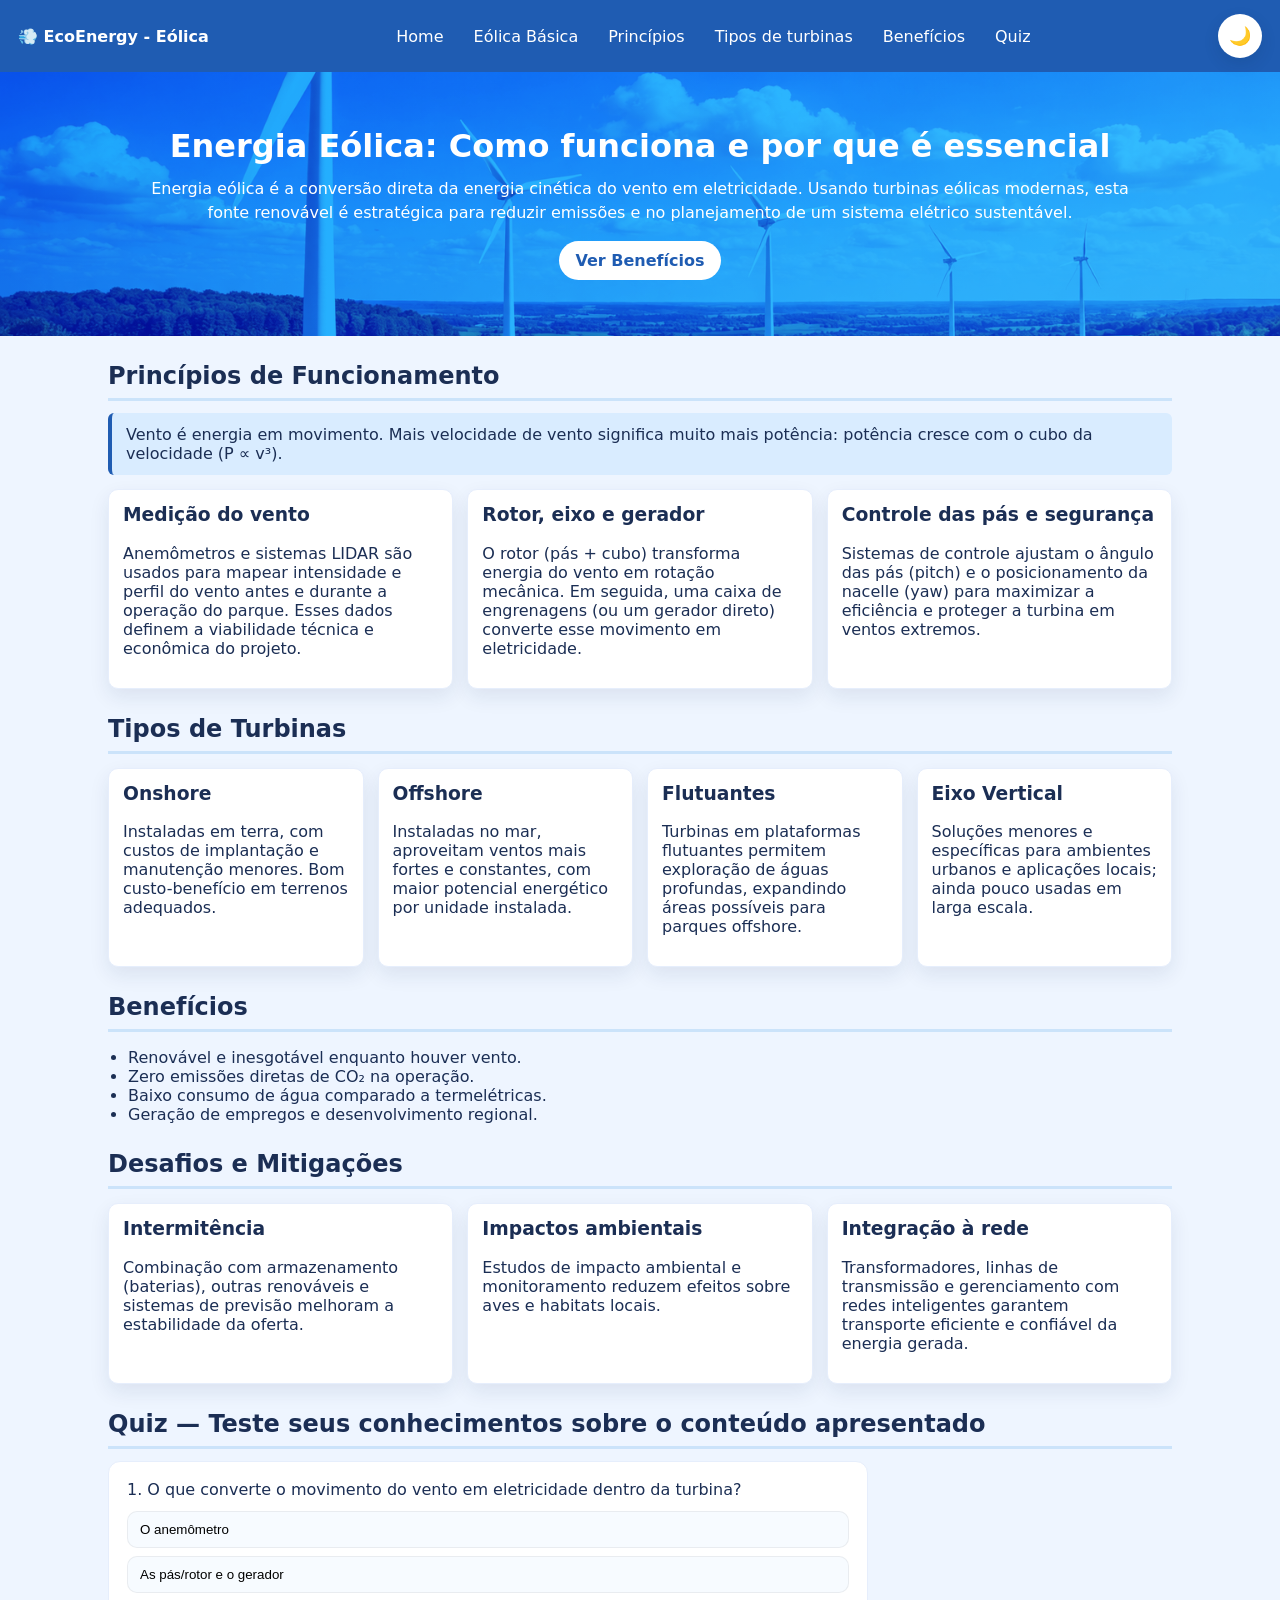
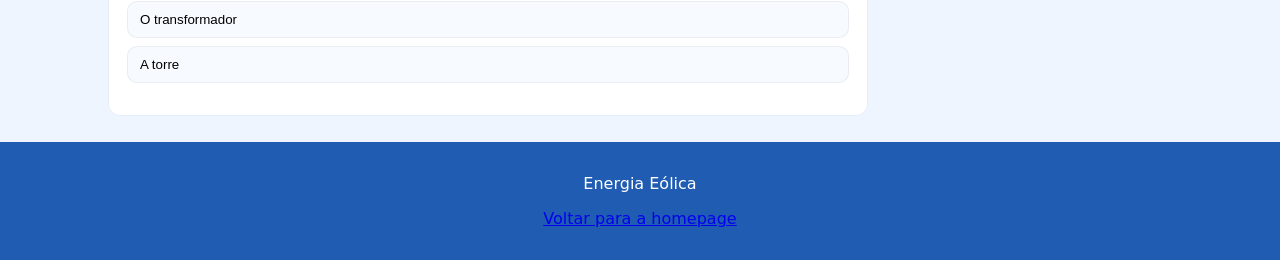
==== index.html @ 77cab32f "Add site files via API" ====
<!DOCTYPE html>
<html lang="pt-br">
    <head>
        <meta charset="UTF-8">
        <meta name="viewport" content="width=device-width, initial-scale=1.0">
        <title>Energia Eólica - Detalhes</title>
        <link rel="stylesheet" href="ee.css">
    </head>
    <body>
        <nav class="site-nav">
            <a class="logo" href="index.html">💨 EcoEnergy - Eólica</a>
            <ul class="nav-list">
                <li><a href="index.html">Home</a></li>
                <li><a href="index.html">Eólica Básica</a></li>
                <li><a href="#principios">Princípios</a></li>
                <li><a href="#tipos">Tipos de turbinas</a></li>
                <li><a href="#beneficios">Benefícios</a></li>
                <li><a href="#quiz">Quiz</a></li>
            </ul>
            <button id="theme-toggle" class="theme-toggle" aria-pressed="false" title="Alternar modo noturno">🌙</button>
        </nav>

        <header class="hero" id="home">
            <div class="hero-inner">
                <h1>Energia Eólica: Como funciona e por que é essencial</h1>
                <p>Energia eólica é a conversão direta da energia cinética do vento em eletricidade. Usando turbinas eólicas modernas, esta fonte renovável é estratégica para reduzir emissões e no planejamento de um sistema elétrico sustentável.</p>
                <a class="btn" href="#beneficios">Ver Benefícios</a>
            </div>
        </header>

        <main>
            <section class="section" id="principios">
                <h2>Princípios de Funcionamento</h2>
                <p class="callout">Vento é energia em movimento. Mais velocidade de vento significa muito mais potência: potência cresce com o cubo da velocidade (P ∝ v³).</p>
                <div class="card-grid">
                    <article class="card">
                        <h3>Medição do vento</h3>
                        <p>Anemômetros e sistemas LIDAR são usados para mapear intensidade e perfil do vento antes e durante a operação do parque. Esses dados definem a viabilidade técnica e econômica do projeto.</p>
                    </article>
                    <article class="card">
                        <h3>Rotor, eixo e gerador</h3>
                        <p>O rotor (pás + cubo) transforma energia do vento em rotação mecânica. Em seguida, uma caixa de engrenagens (ou um gerador direto) converte esse movimento em eletricidade.</p>
                    </article>
                    <article class="card">
                        <h3>Controle das pás e segurança</h3>
                        <p>Sistemas de controle ajustam o ângulo das pás (pitch) e o posicionamento da nacelle (yaw) para maximizar a eficiência e proteger a turbina em ventos extremos.</p>
                    </article>
                </div>
            </section>

            <section class="section" id="tipos">
                <h2>Tipos de Turbinas</h2>
                <div class="card-grid">
                    <article class="card"><h3>Onshore</h3><p>Instaladas em terra, com custos de implantação e manutenção menores. Bom custo-benefício em terrenos adequados.</p></article>
                    <article class="card"><h3>Offshore</h3><p>Instaladas no mar, aproveitam ventos mais fortes e constantes, com maior potencial energético por unidade instalada.</p></article>
                    <article class="card"><h3>Flutuantes</h3><p>Turbinas em plataformas flutuantes permitem exploração de águas profundas, expandindo áreas possíveis para parques offshore.</p></article>
                    <article class="card"><h3>Eixo Vertical</h3><p>Soluções menores e específicas para ambientes urbanos e aplicações locais; ainda pouco usadas em larga escala.</p></article>
                </div>
            </section>

            <section class="section" id="beneficios">
                <h2>Benefícios</h2>
                <ul class="benefits">
                    <li>Renovável e inesgotável enquanto houver vento.</li>
                    <li>Zero emissões diretas de CO₂ na operação.</li>
                    <li>Baixo consumo de água comparado a termelétricas.</li>
                    <li>Geração de empregos e desenvolvimento regional.</li>
                </ul>
            </section>

            <section class="section" id="desafios">
                <h2>Desafios e Mitigações</h2>
                <div class="card-grid">
                    <article class="card"><h3>Intermitência</h3><p>Combinação com armazenamento (baterias), outras renováveis e sistemas de previsão melhoram a estabilidade da oferta.</p></article>
                    <article class="card"><h3>Impactos ambientais</h3><p>Estudos de impacto ambiental e monitoramento reduzem efeitos sobre aves e habitats locais.</p></article>
                    <article class="card"><h3>Integração à rede</h3><p>Transformadores, linhas de transmissão e gerenciamento com redes inteligentes garantem transporte eficiente e confiável da energia gerada.</p></article>
                </div>
            </section>

            <section class="section" id="quiz">
                <h2>Quiz — Teste seus conhecimentos sobre o conteúdo apresentado</h2>
                <div class="quiz-card">
                    <div id="quiz-question">Carregando pergunta...</div>
                    <div id="quiz-options" class="quiz-options"></div>
                    <div id="quiz-feedback" class="quiz-feedback" aria-live="polite"></div>
                    <div class="quiz-controls">
                        <button id="quiz-next" class="btn">Próxima</button>
                        <button id="quiz-restart" class="btn" style="display:none">Reiniciar</button>
                    </div>
                    <div id="quiz-result" class="quiz-result" style="display:none"></div>
                </div>
            </section>
        </main>

        <footer class="site-footer">
            <p>Energia Eólica</p>
            <p><a href="index.html">Voltar para a homepage</a></p>
        </footer>
        <script>
            (function(){
                const btn = document.getElementById('theme-toggle');
                const body = document.body;
                const saved = localStorage.getItem('ee-theme');
                if(saved === 'dark') body.classList.add('dark');
                function updateButton(){
                    if(!btn) return;
                    const isDark = body.classList.contains('dark');
                    btn.textContent = isDark ? '☀️' : '🌙';
                    btn.setAttribute('aria-pressed', isDark);
                }
                updateButton();
                if(btn) btn.addEventListener('click', ()=>{
                    body.classList.toggle('dark');
                    localStorage.setItem('ee-theme', body.classList.contains('dark') ? 'dark' : 'light');
                    updateButton();
                });
            })();

            // Quiz logic with explanations
            (function(){
                const questions = [
                    {
                        q: 'O que converte o movimento do vento em eletricidade dentro da turbina?',
                        options: ['O anemômetro','As pás/rotor e o gerador','O transformador','A torre'],
                        a: 1,
                        explanation: 'As pás (rotor) capturam a energia do vento e o gerador a converte em eletricidade. Anemômetros medem o vento, mas não geram energia.'
                    },
                    {
                        q: 'Como a potência disponível varia com a velocidade do vento?',
                        options: ['Proporcional à velocidade (v)','Proporcional ao quadrado (v²)','Proporcional ao cubo (v³)','Independe da velocidade'],
                        a: 2,
                        explanation: 'A potência disponível no vento cresce com o cubo da velocidade (P ∝ v³), por isso pequenos aumentos na velocidade trazem grandes ganhos de energia.'
                    },
                    {
                        q: 'Quais instrumentos são usados para medir e mapear o perfil do vento?',
                        options: ['LIDAR e anemômetros','Pluviômetros','Higrômetros','Barômetros'],
                        a: 0,
                        explanation: 'Anemômetros e LIDAR são usados para medir velocidade e perfil do vento — informações essenciais para dimensionar parques eólicos.'
                    },
                    {
                        q: 'Qual é uma vantagem típica de turbinas offshore?',
                        options: ['Mais próximo do ponto de consumo','Ventos mais fortes e constantes','Instalação mais barata','Menor necessidade de manutenção'],
                        a: 1,
                        explanation: 'Offshore geralmente apresenta ventos mais fortes e constantes do que onshore, aumentando a produção por turbina — embora a instalação e manutenção sejam mais caras.'
                    },
                    {
                        q: 'Qual é uma estratégia comum para mitigar a intermitência do vento?',
                        options: ['Desligar todas as turbinas à noite','Combinar com armazenamento e previsão','Construir mais termelétricas','Remover aerogeradores menores'],
                        a: 1,
                        explanation: 'Combinar armazenamento (baterias), outras fontes renováveis e sistemas de previsão é uma estratégia eficaz para reduzir problemas da intermitência.'
                    }
                ];

                let current = 0; let score = 0;
                const qEl = document.getElementById('quiz-question');
                const optsEl = document.getElementById('quiz-options');
                const feedbackEl = document.getElementById('quiz-feedback');
                const nextBtn = document.getElementById('quiz-next');
                const restartBtn = document.getElementById('quiz-restart');
                const resultEl = document.getElementById('quiz-result');

                function renderQuestion(){
                    const item = questions[current];
                    qEl.textContent = (current+1) + '. ' + item.q;
                    optsEl.innerHTML = '';
                    feedbackEl.innerHTML = '';
                    item.options.forEach((opt, i)=>{
                        const b = document.createElement('button');
                        b.className = 'quiz-option';
                        b.textContent = opt;
                        b.disabled = false;
                        b.addEventListener('click', ()=> selectOption(i, b));
                        optsEl.appendChild(b);
                    });
                    nextBtn.style.display = 'none';
                }

                function selectOption(index, btn){
                    const item = questions[current];
                    const correct = index === item.a;
                    Array.from(optsEl.children).forEach(b=>b.disabled = true);
                    btn.classList.add(correct ? 'correct' : 'wrong');
                    const explanation = item.explanation ? ('\n' + item.explanation) : '';
                    if(correct){
                        feedbackEl.textContent = 'Correto!' + explanation;
                    } else {
                        feedbackEl.textContent = 'Incorreto. Resposta correta: ' + item.options[item.a] + '.' + explanation;
                    }
                    if(correct) score++;
                    nextBtn.style.display = 'inline-block';
                    if(current === questions.length - 1){
                        nextBtn.textContent = 'Ver Resultado';
                    } else {
                        nextBtn.textContent = 'Próxima';
                    }
                }

                function showResult(){
                    resultEl.style.display = 'block';
                    resultEl.innerHTML = '<strong>Você acertou ' + score + ' de ' + questions.length + '.</strong>';
                    nextBtn.style.display = 'none';
                    restartBtn.style.display = 'inline-block';
                }

                nextBtn.addEventListener('click', ()=>{
                    if(current < questions.length - 1){
                        current++; renderQuestion();
                    } else {
                        showResult();
                    }
                });

                restartBtn.addEventListener('click', ()=>{
                    current = 0; score = 0; resultEl.style.display = 'none'; restartBtn.style.display = 'none'; renderQuestion();
                });

                renderQuestion();
            })();
        </script>
    </body>
</html>
---- ee.css ----
/* ee.css - estilos para a página de energia eólica */
:root{
  --primary:#1f5cb2;
  --accent:#63a6f4;
  --muted:#d9ecff;
  --bg:#eef5ff;
  --card-bg:#ffffff;
  --text:#1b2e54;
}
*{box-sizing:border-box}
body{margin:0;font-family:Segoe UI, Roboto, system-ui, -apple-system, 'Helvetica Neue', Arial,sans-serif;background:var(--bg);color:var(--text);-webkit-font-smoothing:antialiased}
.site-nav{display:flex;align-items:center;justify-content:space-between;padding:14px 18px;background:var(--primary);color:#fff;gap:12px}
.site-nav .logo{color:#fff;text-decoration:none;font-weight:700}
.nav-list{list-style:none;margin:0;padding:0;display:flex;gap:10px}
.nav-list a{color:#fff;text-decoration:none;padding:8px 10px;border-radius:8px;transition:background .18s}
.nav-list a:hover{background:rgba(255,255,255,0.12)}
.hero{padding:56px 18px;color:#fff;text-align:center; background-color:var(--primary); background-blend-mode:overlay; background-size:cover; background-position:center; background-repeat:no-repeat;}

/* Hero background images (local files) */
.hero{background-image: linear-gradient(130deg, rgba(31,92,178,0.72), rgba(99,166,244,0.45)), url("Parque eólico no campo verdejante.png");}
.hero-inner{max-width:980px;margin:0 auto}
.hero h1{margin:0;font-size:2rem;line-height:1.15}
.hero p{margin-top:12px;margin-bottom:16px;line-height:1.5}
.btn{display:inline-block;background:#fff;color:var(--primary);padding:10px 16px;border-radius:999px;text-decoration:none;font-weight:700}
.section{max-width:1100px;margin:26px auto;padding:0 18px}
.section h2{margin:0 0 10px;padding-bottom:8px;border-bottom:3px solid rgba(138,192,240,0.35);color:var(--text)}
.callout{background:var(--muted);padding:12px 14px;border-left:4px solid var(--primary);border-radius:6px;margin:12px 0}
.card-grid{display:grid;grid-template-columns:repeat(auto-fit,minmax(240px,1fr));gap:14px;margin-top:14px}
.card{background:var(--card-bg);padding:14px;border-radius:10px;box-shadow:0 8px 20px rgba(21,48,87,0.09);border:1px solid #e6eefc}
.card h3{margin-top:0}
.benefits{list-style:disc;padding-left:20px}
.site-footer{background:var(--primary);color:#fff;padding:16px;text-align:center}
@media (max-width:720px){
  .nav-list{display:none}
  .hero h1{font-size:1.5rem}
}

/* Theme toggle button */
.theme-toggle{width:44px;height:44px;border-radius:50%;border:none;background:#fff;color:var(--primary);display:inline-flex;align-items:center;justify-content:center;cursor:pointer;box-shadow:0 6px 16px rgba(12,30,60,0.12);font-size:18px}
.theme-toggle:active{transform:translateY(1px)}

/* Dark mode variables and overrides */
.dark{--primary:#0b2540;--accent:#174b7a;--muted:#0f2436;--bg:#071226;--card-bg:#0f1b2b;--text:#e6f0ff}
.dark body, .dark{background:var(--bg);color:var(--text)}
.dark .site-nav{background:var(--primary)}
.dark .nav-list a{color:rgba(255,255,255,0.9)}
.dark .hero{background-image: linear-gradient(130deg, rgba(11,37,64,0.8), rgba(23,75,122,0.5)), url("Campo tranquilo sob a luz da lua.png"); background-size:cover; background-position:center}
.dark .card{background:var(--card-bg);border-color:rgba(255,255,255,0.02);box-shadow:0 12px 30px rgba(2,8,20,0.6)}
/* bordas circulares no modo noturno */
.dark .card{border-radius:28px}
.dark .hero h1{color:var(--text)}
.dark .btn{background:var(--text);color:var(--primary)}

/* Quiz styles */
.quiz-card{background:var(--card-bg);padding:18px;border-radius:12px;border:1px solid #e6eefc;max-width:760px;margin-top:12px}
.quiz-options{display:flex;flex-direction:column;gap:8px;margin-top:12px}
.quiz-option{padding:10px 12px;border-radius:10px;border:1px solid rgba(0,0,0,0.06);background:#f7fbff;cursor:pointer;text-align:left}
.quiz-option:hover{background:#e6f0ff}
.quiz-option.correct{background:#d4f8e1;border-color:#7bd18a}
.quiz-option.wrong{background:#ffdede;border-color:#ff8a8a}
.quiz-feedback{margin-top:10px;font-weight:600}
.quiz-controls{margin-top:14px;display:flex;gap:8px}
.quiz-result{margin-top:12px;padding:12px;background:#fff8df;border-radius:10px}

/* Dark mode adjustments for quiz */
.dark .quiz-card{background:var(--card-bg);border-color:rgba(255,255,255,0.04);box-shadow:0 12px 30px rgba(2,8,20,0.6);}
.dark .quiz-option{background:rgba(255,255,255,0.03);border-color:rgba(255,255,255,0.03);color:var(--text)}
.dark .quiz-option:hover{background:rgba(255,255,255,0.04)}
.dark .quiz-option.correct{background:#163e22}
.dark .quiz-option.wrong{background:#3a1212}
.dark .quiz-result{background:rgba(255,255,255,0.03)}
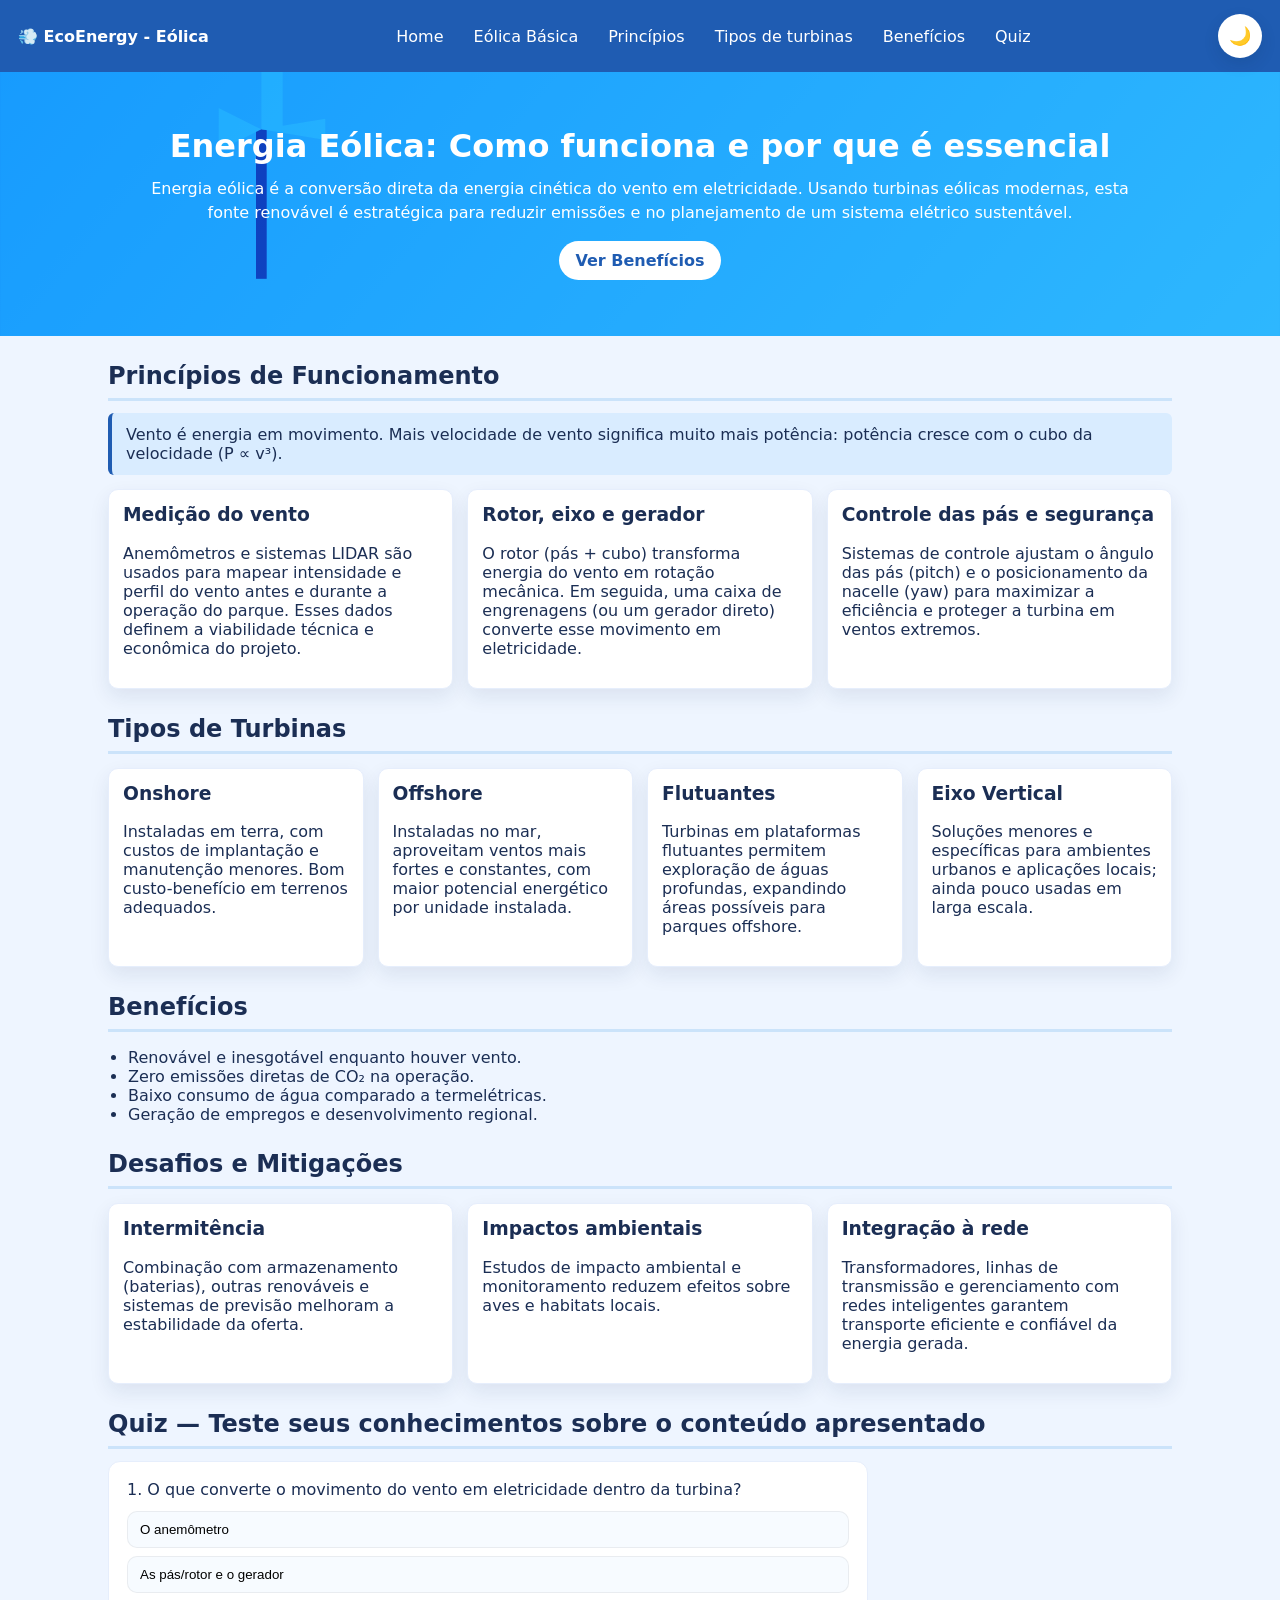
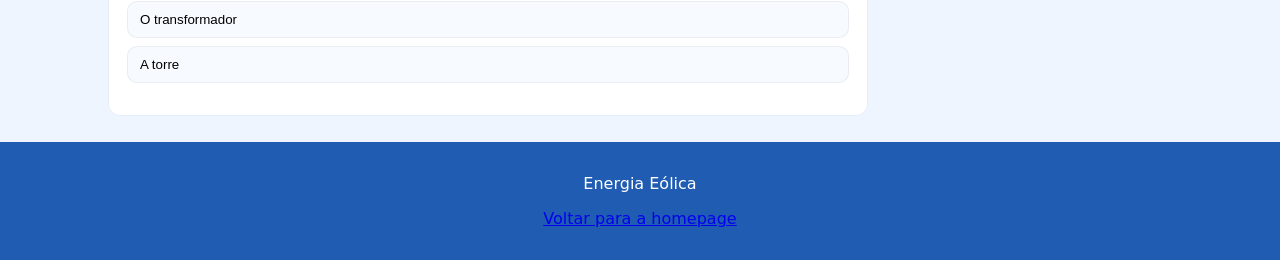
==== commit 705684e4: "Update index.html" ====
--- a/index.html
+++ b/index.html
@@ -10,7 +10,7 @@
         <nav class="site-nav">
             <a class="logo" href="index.html">💨 EcoEnergy - Eólica</a>
             <ul class="nav-list">
-                <li><a href="index.html">Home</a></li>
+                <li><a href="https://projeto-unip-energiarenovavel.vercel.app/index.html">Home</a></li>
                 <li><a href="index.html">Eólica Básica</a></li>
                 <li><a href="#principios">Princípios</a></li>
                 <li><a href="#tipos">Tipos de turbinas</a></li>
--- a/ee.css
+++ b/ee.css
@@ -16,8 +16,7 @@
 .nav-list a:hover{background:rgba(255,255,255,0.12)}
 .hero{padding:56px 18px;color:#fff;text-align:center; background-color:var(--primary); background-blend-mode:overlay; background-size:cover; background-position:center; background-repeat:no-repeat;}
 
-/* Hero background images (local files) */
-.hero{background-image: linear-gradient(130deg, rgba(31,92,178,0.72), rgba(99,166,244,0.45)), url("Parque eólico no campo verdejante.png");}
+.hero{background-image: linear-gradient(130deg, rgba(31,92,178,0.72), rgba(99,166,244,0.45)), url("parque-eolico.svg");}
 .hero-inner{max-width:980px;margin:0 auto}
 .hero h1{margin:0;font-size:2rem;line-height:1.15}
 .hero p{margin-top:12px;margin-bottom:16px;line-height:1.5}
@@ -44,7 +43,7 @@
 .dark body, .dark{background:var(--bg);color:var(--text)}
 .dark .site-nav{background:var(--primary)}
 .dark .nav-list a{color:rgba(255,255,255,0.9)}
-.dark .hero{background-image: linear-gradient(130deg, rgba(11,37,64,0.8), rgba(23,75,122,0.5)), url("Campo tranquilo sob a luz da lua.png"); background-size:cover; background-position:center}
+.dark .hero{background-image: linear-gradient(130deg, rgba(11,37,64,0.8), rgba(23,75,122,0.5)), url("campo-lua.svg"); background-size:cover; background-position:center}
 .dark .card{background:var(--card-bg);border-color:rgba(255,255,255,0.02);box-shadow:0 12px 30px rgba(2,8,20,0.6)}
 /* bordas circulares no modo noturno */
 .dark .card{border-radius:28px}
